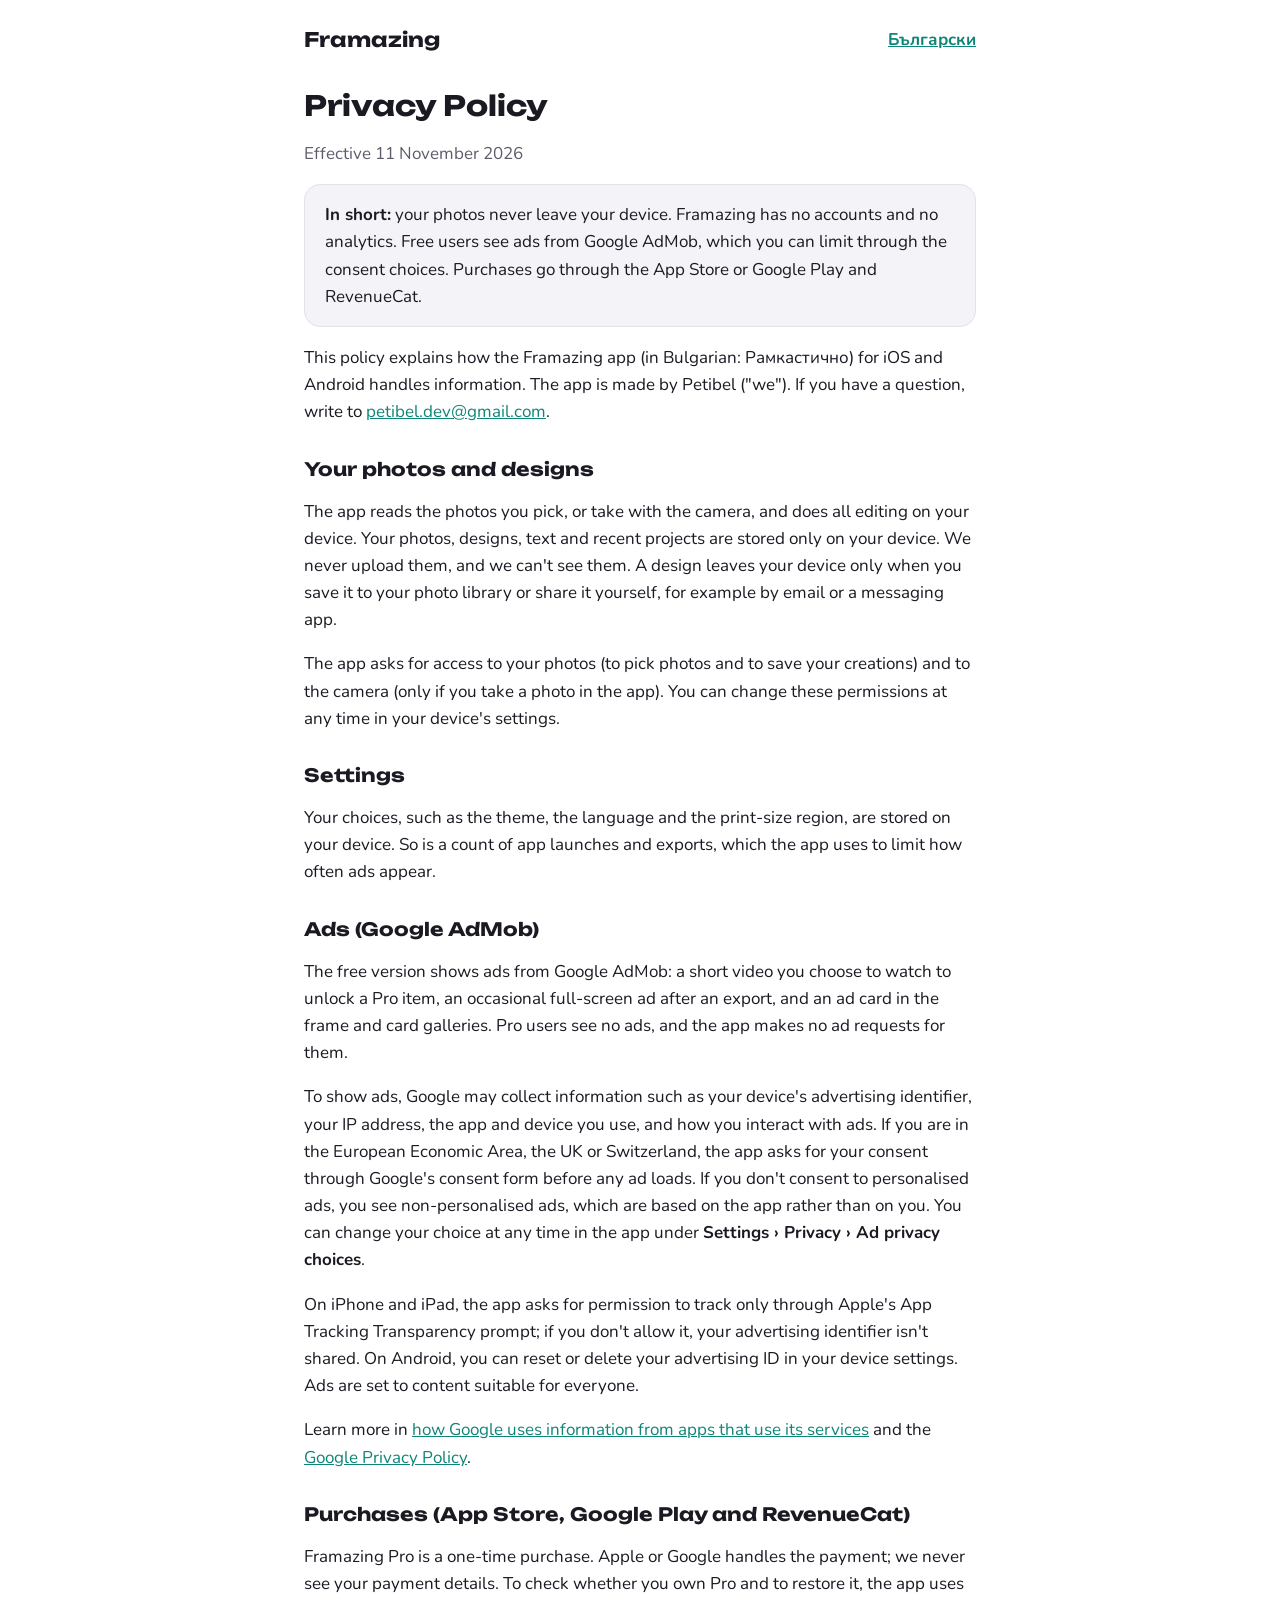
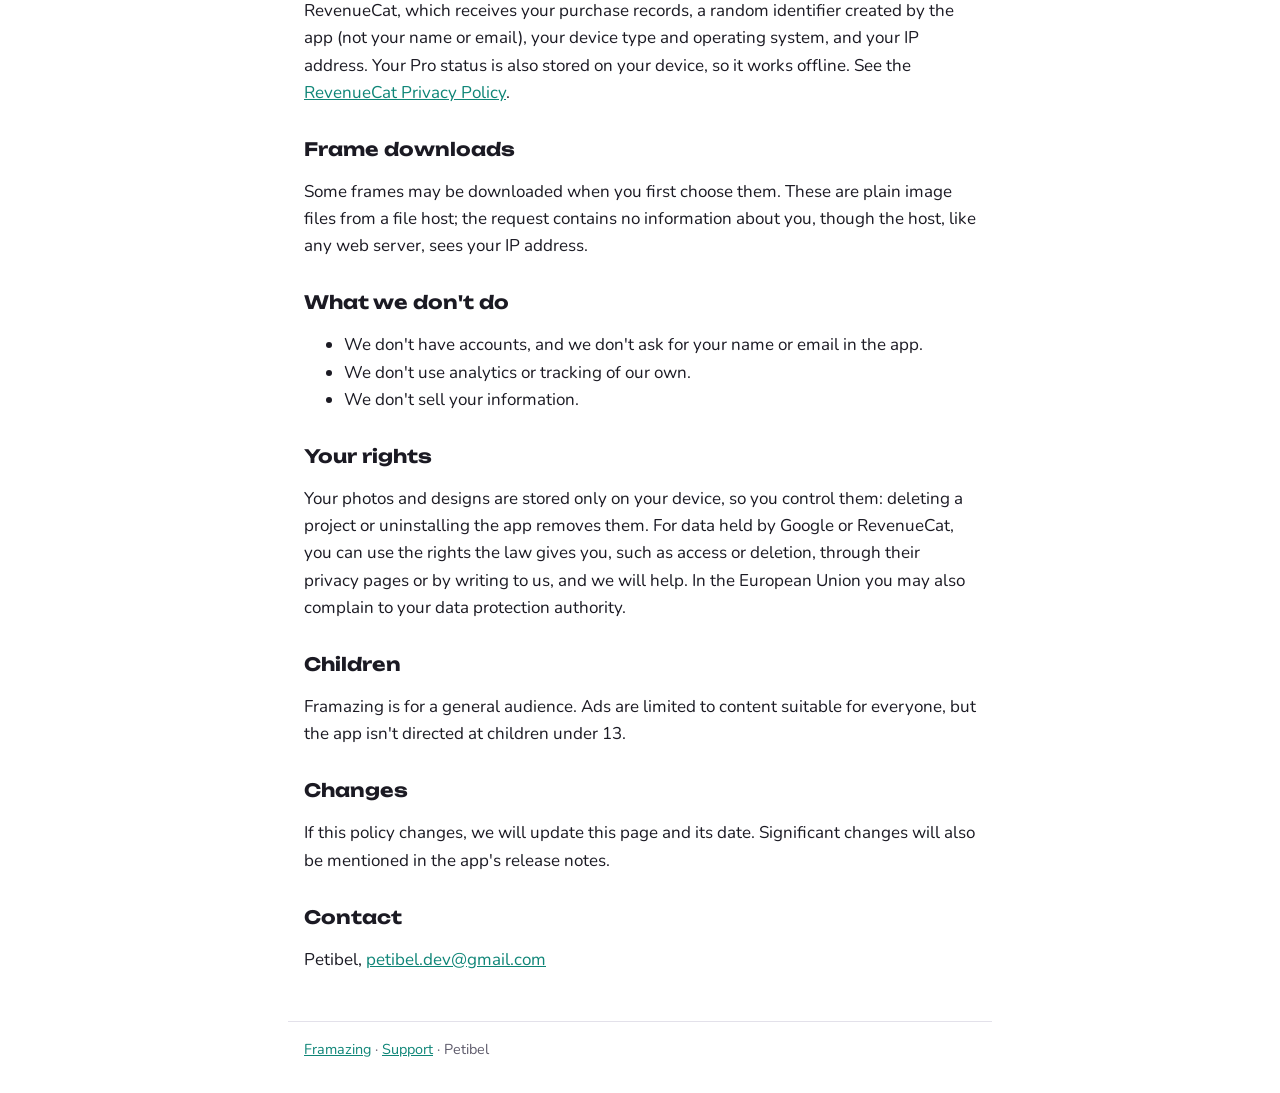
==== framazing/privacy/index.html @ ff3769cd "Framazing privacy policy, support page and app-ads.txt Co-Authored-By: Claude Opus 5.5 <noreply@anth" ====
<!doctype html>
<html lang="en">
  <head>
    <meta charset="utf-8" />
    <meta name="viewport" content="width=device-width, initial-scale=1" />
    <title>Framazing Privacy Policy</title>
    <meta name="description" content="How the Framazing app handles your data: your photos stay on your device." />
    <link rel="preconnect" href="https://fonts.googleapis.com" />
    <link rel="preconnect" href="https://fonts.gstatic.com" crossorigin />
    <link href="https://fonts.googleapis.com/css2?family=Nunito:wght@400;700&family=Unbounded:wght@700&display=swap" rel="stylesheet" />
    <link rel="stylesheet" href="/style.css" />
  </head>
  <body>
    <header>
      <a class="brand" href="/framazing/">Framazing</a>
      <a class="lang" href="/framazing/privacy/bg/" hreflang="bg" lang="bg">Български</a>
    </header>
    <main>
      <h1>Privacy Policy</h1>
      <p class="muted">Effective 11 November 2026</p>

      <div class="card">
        <strong>In short:</strong> your photos never leave your device. Framazing has no
        accounts and no analytics. Free users see ads from Google AdMob, which you can limit
        through the consent choices. Purchases go through the App Store or Google Play and
        RevenueCat.
      </div>

      <p>
        This policy explains how the Framazing app (in Bulgarian: Рамкастично) for iOS and
        Android handles information. The app is made by Petibel ("we"). If you have a question,
        write to <a href="mailto:petibel.dev@gmail.com">petibel.dev@gmail.com</a>.
      </p>

      <h2>Your photos and designs</h2>
      <p>
        The app reads the photos you pick, or take with the camera, and does all editing on your
        device. Your photos, designs, text and recent projects are stored only on your device.
        We never upload them, and we can't see them. A design leaves your device only when you
        save it to your photo library or share it yourself, for example by email or a messaging
        app.
      </p>
      <p>
        The app asks for access to your photos (to pick photos and to save your creations) and to
        the camera (only if you take a photo in the app). You can change these permissions at any
        time in your device's settings.
      </p>

      <h2>Settings</h2>
      <p>
        Your choices, such as the theme, the language and the print-size region, are stored on
        your device. So is a count of app launches and exports, which the app uses to limit how
        often ads appear.
      </p>

      <h2>Ads (Google AdMob)</h2>
      <p>
        The free version shows ads from Google AdMob: a short video you choose to watch to unlock
        a Pro item, an occasional full-screen ad after an export, and an ad card in the frame and
        card galleries. Pro users see no ads, and the app makes no ad requests for them.
      </p>
      <p>
        To show ads, Google may collect information such as your device's advertising identifier,
        your IP address, the app and device you use, and how you interact with ads. If you are in
        the European Economic Area, the UK or Switzerland, the app asks for your consent through
        Google's consent form before any ad loads. If you don't consent to personalised ads, you
        see non-personalised ads, which are based on the app rather than on you. You can change
        your choice at any time in the app under <strong>Settings › Privacy › Ad privacy choices</strong>.
      </p>
      <p>
        On iPhone and iPad, the app asks for permission to track only through Apple's App
        Tracking Transparency prompt; if you don't allow it, your advertising identifier isn't
        shared. On Android, you can reset or delete your advertising ID in your device settings.
        Ads are set to content suitable for everyone.
      </p>
      <p>
        Learn more in
        <a href="https://policies.google.com/technologies/partner-sites">how Google uses information from apps that use its services</a>
        and the <a href="https://policies.google.com/privacy">Google Privacy Policy</a>.
      </p>

      <h2>Purchases (App Store, Google Play and RevenueCat)</h2>
      <p>
        Framazing Pro is a one-time purchase. Apple or Google handles the payment; we never see
        your payment details. To check whether you own Pro and to restore it, the app uses
        RevenueCat, which receives your purchase records, a random identifier created by the app
        (not your name or email), your device type and operating system, and your IP address.
        Your Pro status is also stored on your device, so it works offline. See the
        <a href="https://www.revenuecat.com/privacy">RevenueCat Privacy Policy</a>.
      </p>

      <h2>Frame downloads</h2>
      <p>
        Some frames may be downloaded when you first choose them. These are plain image files from
        a file host; the request contains no information about you, though the host, like any
        web server, sees your IP address.
      </p>

      <h2>What we don't do</h2>
      <ul>
        <li>We don't have accounts, and we don't ask for your name or email in the app.</li>
        <li>We don't use analytics or tracking of our own.</li>
        <li>We don't sell your information.</li>
      </ul>

      <h2>Your rights</h2>
      <p>
        Your photos and designs are stored only on your device, so you control them: deleting a
        project or uninstalling the app removes them. For data held by Google or RevenueCat, you
        can use the rights the law gives you, such as access or deletion, through their privacy
        pages or by writing to us, and we will help. In the European Union you may also complain
        to your data protection authority.
      </p>

      <h2>Children</h2>
      <p>
        Framazing is for a general audience. Ads are limited to content suitable for everyone,
        but the app isn't directed at children under 13.
      </p>

      <h2>Changes</h2>
      <p>
        If this policy changes, we will update this page and its date. Significant changes will
        also be mentioned in the app's release notes.
      </p>

      <h2>Contact</h2>
      <p>Petibel, <a href="mailto:petibel.dev@gmail.com">petibel.dev@gmail.com</a></p>
    </main>
    <footer>
      <a href="/framazing/">Framazing</a> · <a href="/framazing/support/">Support</a> ·
      Petibel
    </footer>
  </body>
</html>
---- style.css ----
:root {
  --accent: #0e8577;
  --background: #ffffff;
  --surface: #f4f3f8;
  --border: #e3e1ea;
  --text: #1b1a23;
  --text-secondary: #5e5b6b;
  color-scheme: light dark;
}

@media (prefers-color-scheme: dark) {
  :root {
    --accent: #3fd1be;
    --background: #14131a;
    --surface: #24232e;
    --border: #363544;
    --text: #f4f3f8;
    --text-secondary: #b3b0c2;
  }
}

* {
  box-sizing: border-box;
}

body {
  margin: 0;
  background: var(--background);
  color: var(--text);
  font-family: 'Nunito', system-ui, -apple-system, 'Segoe UI', Roboto, sans-serif;
  font-size: 17px;
  line-height: 1.6;
}

main,
header,
footer {
  max-width: 44rem;
  margin: 0 auto;
  padding: 0 16px;
}

header {
  display: flex;
  align-items: center;
  justify-content: space-between;
  gap: 16px;
  padding-top: 24px;
  padding-bottom: 8px;
}

.brand {
  font-family: 'Unbounded', system-ui, sans-serif;
  font-weight: 700;
  font-size: 1.25rem;
  color: var(--text);
  text-decoration: none;
}

.lang {
  font-weight: 700;
}

h1,
h2 {
  font-family: 'Unbounded', system-ui, sans-serif;
  line-height: 1.25;
}

h1 {
  font-size: 1.75rem;
  margin: 24px 0 8px;
}

h2 {
  font-size: 1.15rem;
  margin: 32px 0 8px;
}

a {
  color: var(--accent);
}

.muted {
  color: var(--text-secondary);
}

.card {
  background: var(--surface);
  border: 1px solid var(--border);
  border-radius: 16px;
  padding: 16px 20px;
  margin: 16px 0;
}

.links {
  display: flex;
  flex-wrap: wrap;
  gap: 12px;
  padding: 0;
  list-style: none;
}

.links a {
  display: inline-block;
  padding: 10px 18px;
  border-radius: 999px;
  border: 1px solid var(--border);
  background: var(--surface);
  font-weight: 700;
  text-decoration: none;
}

details {
  border-bottom: 1px solid var(--border);
  padding: 12px 0;
}

summary {
  cursor: pointer;
  font-weight: 700;
}

footer {
  margin-top: 48px;
  padding-top: 16px;
  padding-bottom: 32px;
  border-top: 1px solid var(--border);
  color: var(--text-secondary);
  font-size: 0.9rem;
}
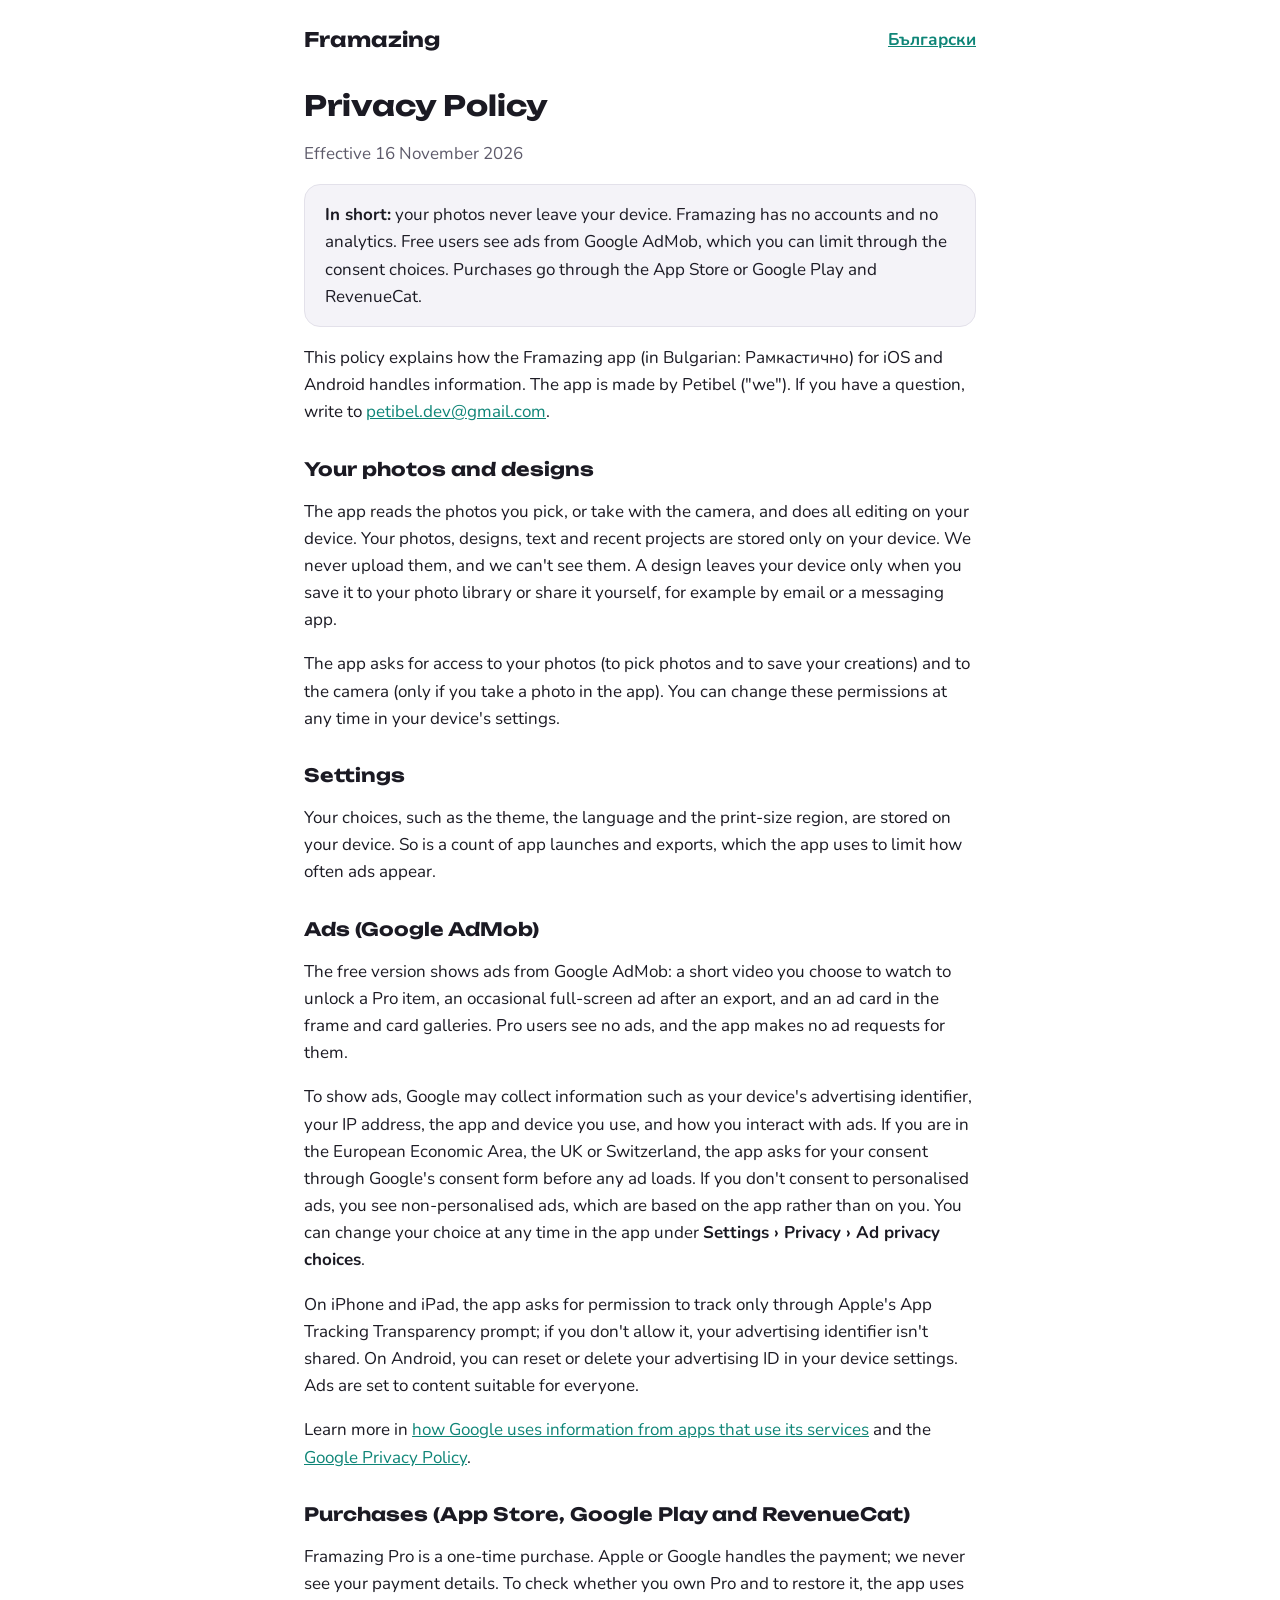
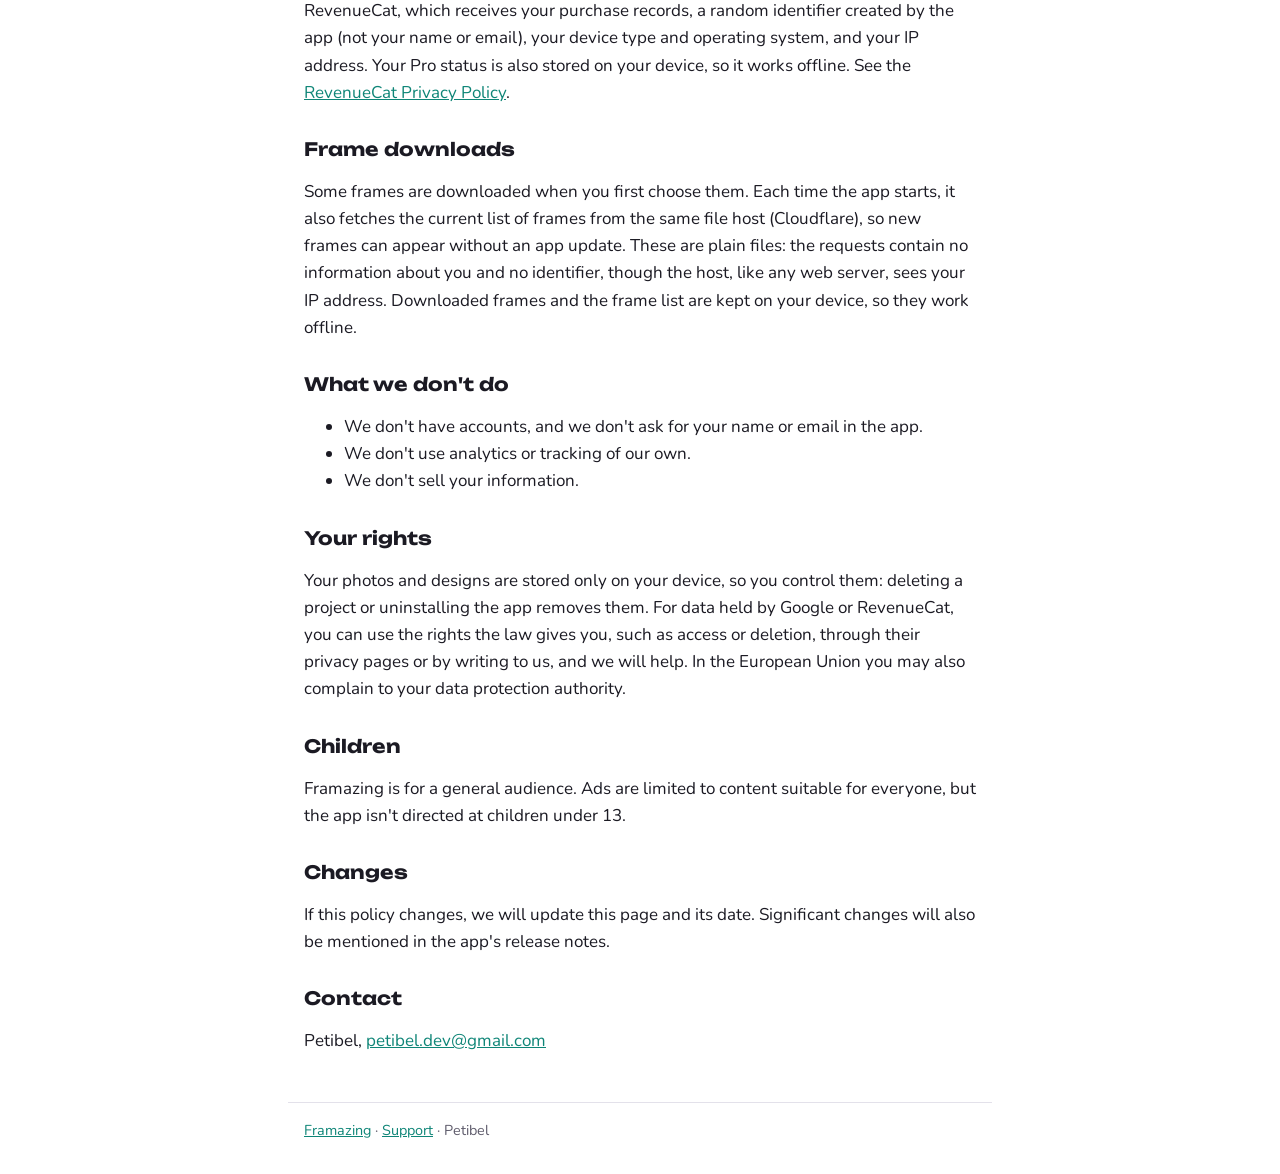
==== commit fd80ce13: "Framazing privacy: the frame list fetched at each launch Co-Authored-By: Claude Opus 5.5 <noreply@an" ====
--- a/framazing/privacy/index.html
+++ b/framazing/privacy/index.html
@@ -17,7 +17,7 @@
     </header>
     <main>
       <h1>Privacy Policy</h1>
-      <p class="muted">Effective 11 November 2026</p>
+      <p class="muted">Effective 16 November 2026</p>
 
       <div class="card">
         <strong>In short:</strong> your photos never leave your device. Framazing has no
@@ -91,9 +91,11 @@
 
       <h2>Frame downloads</h2>
       <p>
-        Some frames may be downloaded when you first choose them. These are plain image files from
-        a file host; the request contains no information about you, though the host, like any
-        web server, sees your IP address.
+        Some frames are downloaded when you first choose them. Each time the app starts, it also
+        fetches the current list of frames from the same file host (Cloudflare), so new frames can
+        appear without an app update. These are plain files: the requests contain no information
+        about you and no identifier, though the host, like any web server, sees your IP address.
+        Downloaded frames and the frame list are kept on your device, so they work offline.
       </p>
 
       <h2>What we don't do</h2>
